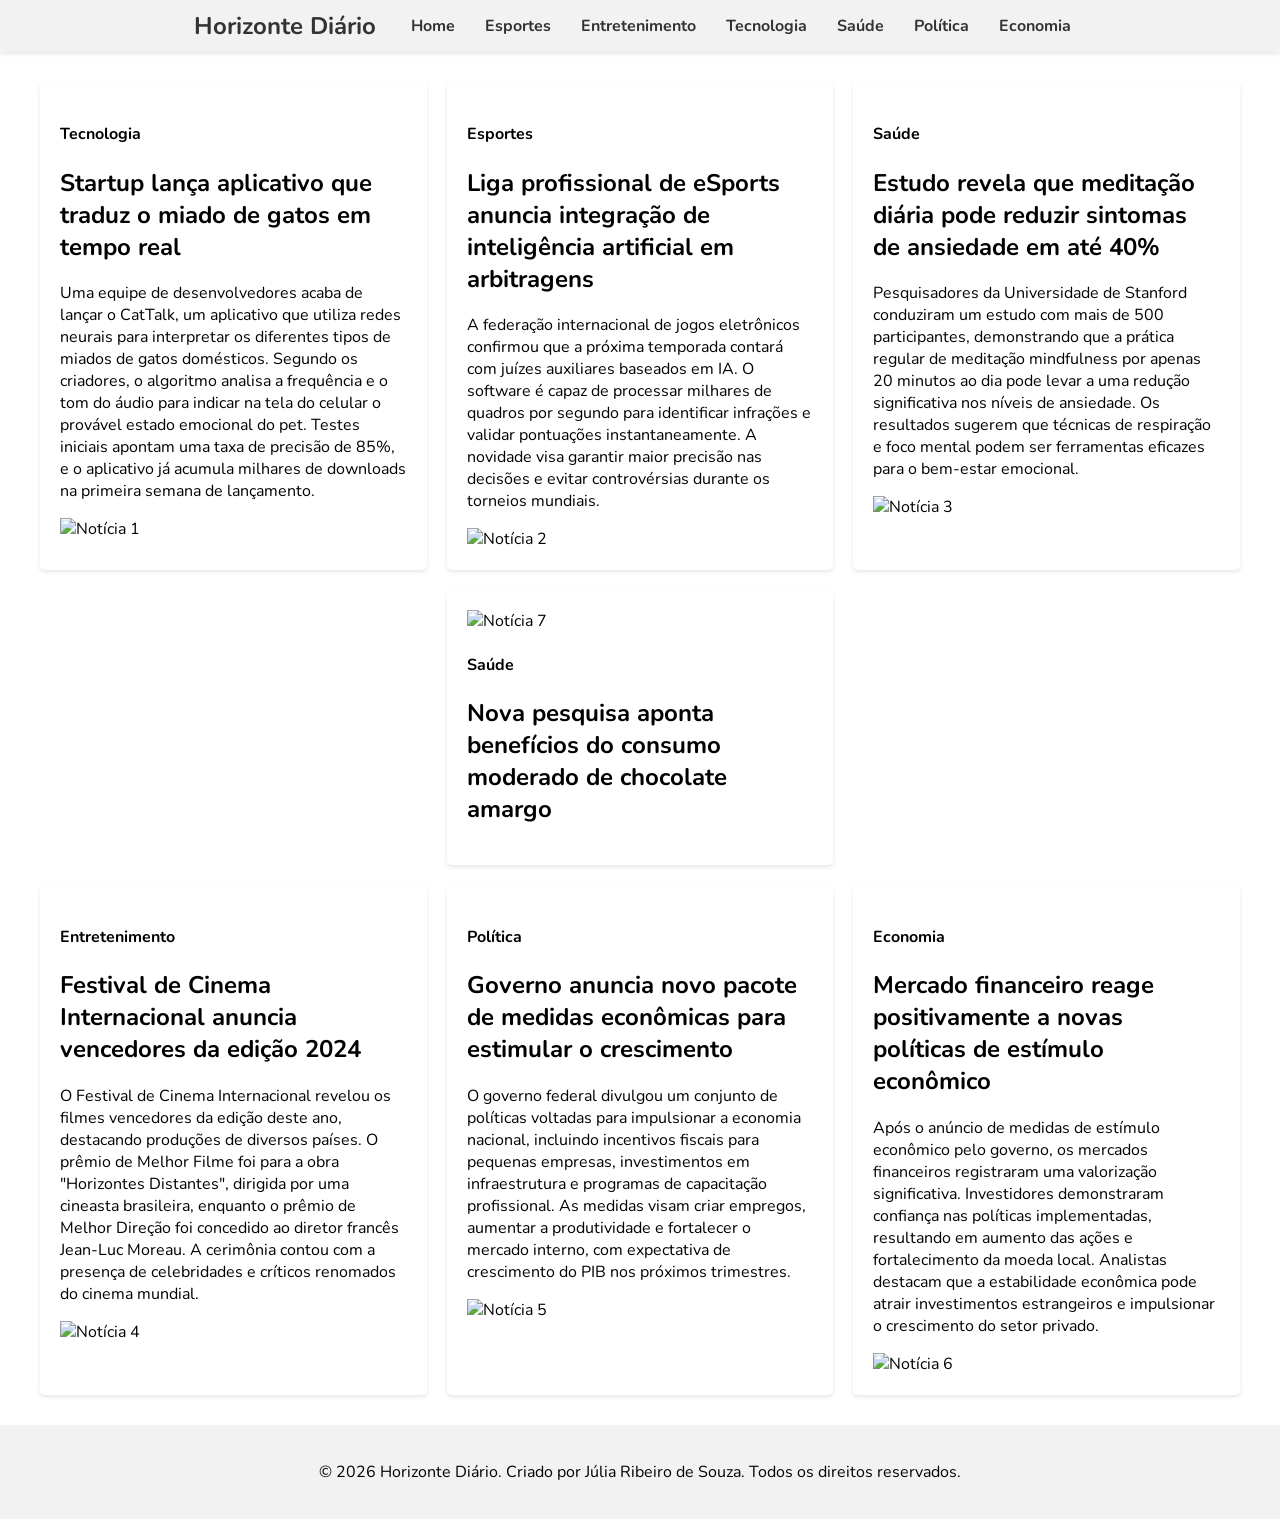
==== Atividade 4/noticiario.html @ b6872957 "Add files via upload" ====
<!DOCTYPE html>
<html lang="pt-br">
<head>
    <meta charset="UTF-8">
    <meta name="viewport" content="width=device-width, initial-scale=1.0">
    <link rel="stylesheet" href="noticiario.css">
    <title>Portal de Notícias - Horizonte Diário</title>
</head>
<body>
    <header class="cabeçalho">
        <nav class="nav">
            <div>
                <a href="#logo" class="nav-logo">Horizonte Diário</a>
            </div>
            <div class="nav-menu">
                <ul class="nav-list">
                    <li class="nav-item">
                        <a href="#home" class="nav-link">Home</a>
                    </li>
                    <li class="nav-item">
                        <a href="#esportes" class="nav-link">Esportes</a>
                    </li>   
                    <li class="nav-item">
                        <a href="#entretenimento" class="nav-link">Entretenimento</a>
                    </li>  
                    <li class="nav-item">
                        <a href="#tecnologia" class="nav-link">Tecnologia</a>
                    </li>
                    <li class="nav-item">
                        <a href="#saude" class="nav-link">Saúde</a>    
                    </li>
                    <li class="nav-item">
                        <a href="#politica" class="nav-link">Política</a>
                    </li>
                    <li class="nav-item">
                        <a href="#economia" class="nav-link">Economia</a>   
                    </li>
                </ul>
            </div>
        </nav>
    </header>

    <div class="container-box">
        <div class="box a">
            <h4>Tecnologia</h4> <!--Parte que mostra a categoria -->
            <h2>Startup lança aplicativo que traduz o miado de gatos em tempo real</h2>
            <p>Uma equipe de desenvolvedores acaba de lançar o CatTalk, um aplicativo que 
             utiliza redes neurais para interpretar os diferentes tipos de miados de gatos domésticos. 
             Segundo os criadores, o algoritmo analisa a frequência e o tom do áudio para indicar 
             na tela do celular o provável estado emocional do pet. Testes iniciais apontam uma taxa de 
             precisão de 85%, e o aplicativo já acumula milhares de downloads na primeira semana de lançamento.</p>
            <img src="noticia1.jpg" alt="Notícia 1">
        </div>

        <div class="box b">
            <h4>Esportes</h4>
            <h2>Liga profissional de eSports anuncia integração de inteligência artificial em arbitragens</h2>
            <p>A federação internacional de jogos eletrônicos confirmou que a próxima temporada contará com juízes 
            auxiliares baseados em IA. O software é capaz de processar milhares de quadros por segundo para identificar
            infrações e validar pontuações instantaneamente. A novidade visa garantir maior precisão nas decisões e evitar 
            controvérsias durante os torneios mundiais.</p>
            <img src="noticia2.jpg" alt="Notícia 2">
        </div>

        <div class="box c">
            <h4>Saúde</h4>
            <h2>Estudo revela que meditação diária pode reduzir sintomas de ansiedade em até 40%</h2>
            <p>Pesquisadores da Universidade de Stanford conduziram um estudo com mais de 500 participantes, 
            demonstrando que a prática regular de meditação mindfulness por apenas 20 minutos ao dia pode 
            levar a uma redução significativa nos níveis de ansiedade. Os resultados sugerem que técnicas 
            de respiração e foco mental podem ser ferramentas eficazes para o bem-estar emocional.</p>
            <img src="noticia3.jpg" alt="Notícia 3">
        </div>  

        <div class="box d">
            <h4>Entretenimento</h4>
            <h2>Festival de Cinema Internacional anuncia vencedores da edição 2024</h2>
            <p>O Festival de Cinema Internacional revelou os filmes vencedores da edição deste ano, destacando 
                produções de diversos países. O prêmio de Melhor Filme foi para a obra "Horizontes Distantes", 
                dirigida por uma cineasta brasileira, enquanto o prêmio de Melhor Direção foi concedido ao diretor 
                francês Jean-Luc Moreau. A cerimônia contou com a presença de celebridades e críticos renomados do cinema mundial.</p>
            <img src="noticia4.jpg" alt="Notícia 4">
        </div>

        <div class="box e">
            <h4>Política</h4>
            <h2>Governo anuncia novo pacote de medidas econômicas para estimular o crescimento</h2>
            <p>O governo federal divulgou um conjunto de políticas voltadas para impulsionar a economia nacional, 
                incluindo incentivos fiscais para pequenas empresas, investimentos em infraestrutura e programas de 
                capacitação profissional. As medidas visam criar empregos, aumentar a produtividade e fortalecer o 
                mercado interno, com expectativa de crescimento do PIB nos próximos trimestres.</p>
            <img src="noticia5.jpg" alt="Notícia 5">
        </div>

        <div class="box f">
            <h4>Economia</h4>
            <h2>Mercado financeiro reage positivamente a novas políticas de estímulo econômico</h2>
            <p>Após o anúncio de medidas de estímulo econômico pelo governo, os mercados financeiros registraram uma 
                valorização significativa. Investidores demonstraram confiança nas políticas implementadas, resultando em 
                aumento das ações e fortalecimento da moeda local. Analistas destacam que a estabilidade econômica pode 
                atrair investimentos estrangeiros e impulsionar o crescimento do setor privado.</p>
            <img src="noticia6.jpg" alt="Notícia 6">
        </div>

        <div class="box h">
            <img src="noticia7.jpg" alt="Notícia 7">
            <h4>Saúde</h4>
            <h2>Nova pesquisa aponta benefícios do consumo moderado de chocolate amargo</h2>
            </div>
    </div>

    <footer>
        <p>&copy; 2026 Horizonte Diário. Criado por Júlia Ribeiro de Souza. Todos os direitos reservados. </p>
    </footer>
</body>
</html>
---- Atividade 4/noticiario.css ----
@import url('https://fonts.googleapis.com/css2?family=Elms+Sans:ital,wght@0,100..900;1,100..900&family=Nunito:ital,wght@0,200..1000;1,200..1000&display=swap');

body{
    margin: 0;
    padding: 0;
    font-family: 'Nunito', sans-serif;
}

html{
    scroll-behavior: smooth;
}

header{
    background-color: #f2f2f2;
    padding: 10px 0;
    box-shadow: 0 2px 4px rgba(0, 0, 0, 0.1);
    margin-bottom: 30px;
}

.nav{
    display: flex;
    justify-content: center;
    align-items: center;
}

.nav-list{
    list-style: none;
    margin: 0;
    padding: 0;
    display: flex;
}

.nav-menu{
    float: right;
}

.nav-logo{
    font-size: 24px;
    font-weight: bold;
    color: #333;
    text-decoration: none;
    margin-right: 20px;
    align-items: center;
}

.nav-item{
    margin: 0 15px;
    text-decoration: none;
    color: #333;
    font-weight: bold;
    transition: color 0.3s ease;
}

.nav-link{
    text-decoration: none;
    color: #333;
    font-weight: bold;
    transition: color 0.3s ease;
}

.container-box{
    display: grid;
    grid-template-columns: repeat(3, 1fr);
    gap: 20px;
    max-width: 1200px;
    margin: 0 auto;
    padding: 0 20px;
    grid-template-areas:
        'a b c'
        'g h i'
        'd e f'
}

.box{
    background-color: #fff;
    padding: 20px;
    border-radius: 5px;
    box-shadow: 0 2px 4px rgba(0, 0, 0, 0.1);
}

.a{
    grid-area: a;
}
.b{
    grid-area: b;
}
.c{
    grid-area: c;
}
.d{
    grid-area: d;
}
.e{
    grid-area: e;
}
.f{
    grid-area: f;
}
.g{
    grid-area: g;
}
.h{
    grid-area: h;
}
.i{
    grid-area: i;
}

footer{
    background-color: #f2f2f2;
    padding: 20px 0;
    text-align: center;
    margin-top: 30px;
}
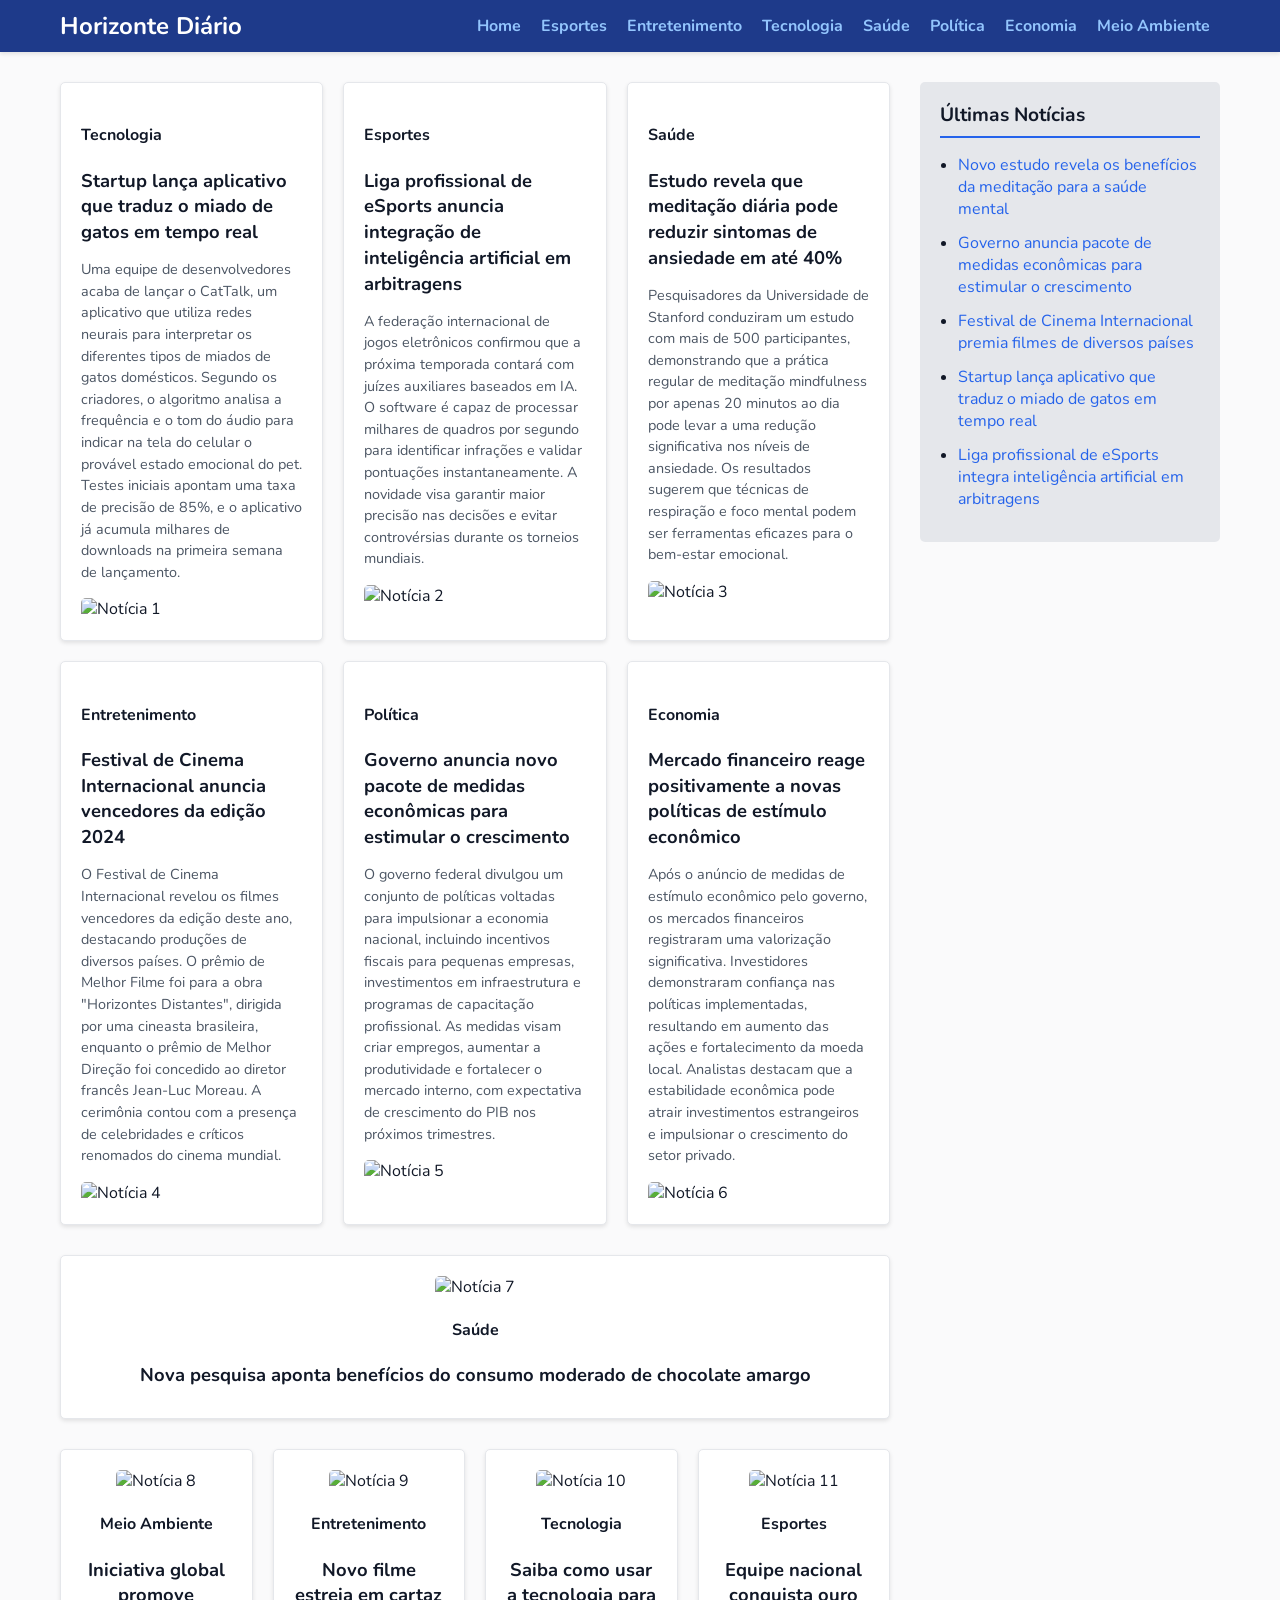
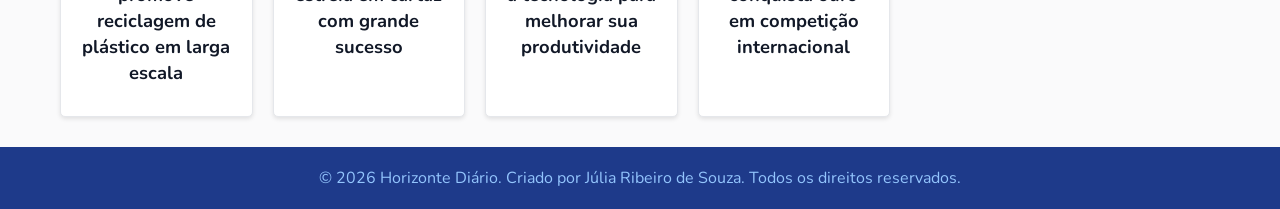
==== commit c08560ca: "Add files via upload" ====
--- a/Atividade 4/noticiario.html
+++ b/Atividade 4/noticiario.html
@@ -1,11 +1,13 @@
 <!DOCTYPE html>
 <html lang="pt-br">
+
 <head>
     <meta charset="UTF-8">
     <meta name="viewport" content="width=device-width, initial-scale=1.0">
     <link rel="stylesheet" href="noticiario.css">
     <title>Portal de Notícias - Horizonte Diário</title>
 </head>
+
 <body>
     <header class="cabeçalho">
         <nav class="nav">
@@ -14,103 +16,161 @@
             </div>
             <div class="nav-menu">
                 <ul class="nav-list">
-                    <li class="nav-item">
-                        <a href="#home" class="nav-link">Home</a>
-                    </li>
-                    <li class="nav-item">
-                        <a href="#esportes" class="nav-link">Esportes</a>
-                    </li>   
-                    <li class="nav-item">
-                        <a href="#entretenimento" class="nav-link">Entretenimento</a>
-                    </li>  
-                    <li class="nav-item">
-                        <a href="#tecnologia" class="nav-link">Tecnologia</a>
-                    </li>
-                    <li class="nav-item">
-                        <a href="#saude" class="nav-link">Saúde</a>    
-                    </li>
-                    <li class="nav-item">
-                        <a href="#politica" class="nav-link">Política</a>
-                    </li>
-                    <li class="nav-item">
-                        <a href="#economia" class="nav-link">Economia</a>   
-                    </li>
+                    <li class="nav-item"><a href="#home" class="nav-link">Home</a></li>
+                    <li class="nav-item"><a href="#esportes" class="nav-link">Esportes</a></li>
+                    <li class="nav-item"><a href="#entretenimento" class="nav-link">Entretenimento</a></li>
+                    <li class="nav-item"><a href="#tecnologia" class="nav-link">Tecnologia</a></li>
+                    <li class="nav-item"><a href="#saude" class="nav-link">Saúde</a></li>
+                    <li class="nav-item"><a href="#politica" class="nav-link">Política</a></li>
+                    <li class="nav-item"><a href="#economia" class="nav-link">Economia</a></li>
+                    <li class="nav-item"><a href="#meio-ambiente" class="nav-link">Meio Ambiente</a></li>
                 </ul>
             </div>
         </nav>
     </header>
 
-    <div class="container-box">
-        <div class="box a">
-            <h4>Tecnologia</h4> <!--Parte que mostra a categoria -->
-            <h2>Startup lança aplicativo que traduz o miado de gatos em tempo real</h2>
-            <p>Uma equipe de desenvolvedores acaba de lançar o CatTalk, um aplicativo que 
-             utiliza redes neurais para interpretar os diferentes tipos de miados de gatos domésticos. 
-             Segundo os criadores, o algoritmo analisa a frequência e o tom do áudio para indicar 
-             na tela do celular o provável estado emocional do pet. Testes iniciais apontam uma taxa de 
-             precisão de 85%, e o aplicativo já acumula milhares de downloads na primeira semana de lançamento.</p>
-            <img src="noticia1.jpg" alt="Notícia 1">
-        </div>
+    <!-- CONTAINER QUE DIVIDE A PÁGINA EM CONTEÚDO E SIDEBAR -->
+    <div class="main-wrapper">
 
-        <div class="box b">
-            <h4>Esportes</h4>
-            <h2>Liga profissional de eSports anuncia integração de inteligência artificial em arbitragens</h2>
-            <p>A federação internacional de jogos eletrônicos confirmou que a próxima temporada contará com juízes 
-            auxiliares baseados em IA. O software é capaz de processar milhares de quadros por segundo para identificar
-            infrações e validar pontuações instantaneamente. A novidade visa garantir maior precisão nas decisões e evitar 
-            controvérsias durante os torneios mundiais.</p>
-            <img src="noticia2.jpg" alt="Notícia 2">
-        </div>
+        <!-- ÁREA ESQUERDA (AS NOTÍCIAS) -->
+        <main class="content-area">
 
-        <div class="box c">
-            <h4>Saúde</h4>
-            <h2>Estudo revela que meditação diária pode reduzir sintomas de ansiedade em até 40%</h2>
-            <p>Pesquisadores da Universidade de Stanford conduziram um estudo com mais de 500 participantes, 
-            demonstrando que a prática regular de meditação mindfulness por apenas 20 minutos ao dia pode 
-            levar a uma redução significativa nos níveis de ansiedade. Os resultados sugerem que técnicas 
-            de respiração e foco mental podem ser ferramentas eficazes para o bem-estar emocional.</p>
-            <img src="noticia3.jpg" alt="Notícia 3">
-        </div>  
+            <!-- GRID 1: 3 colunas -->
+            <div class="container-box">
+                <div class="box a">
+                    <h4>Tecnologia</h4>
+                    <h2>Startup lança aplicativo que traduz o miado de gatos em tempo real</h2>
+                    <p>Uma equipe de desenvolvedores acaba de lançar o CatTalk, um aplicativo que utiliza redes neurais
+                        para interpretar os diferentes tipos de miados de gatos domésticos. Segundo os criadores, o
+                        algoritmo analisa a frequência e o tom do áudio para indicar na tela do celular o provável
+                        estado emocional do pet. Testes iniciais apontam uma taxa de precisão de 85%, e o aplicativo já
+                        acumula milhares de downloads na primeira semana de lançamento.</p>
+                    <img src="https://midias-totvs.totvs.com/wp-content/uploads/2024/09/startups-exemplos.jpg.webp"
+                        alt="Notícia 1">
+                </div>
 
-        <div class="box d">
-            <h4>Entretenimento</h4>
-            <h2>Festival de Cinema Internacional anuncia vencedores da edição 2024</h2>
-            <p>O Festival de Cinema Internacional revelou os filmes vencedores da edição deste ano, destacando 
-                produções de diversos países. O prêmio de Melhor Filme foi para a obra "Horizontes Distantes", 
-                dirigida por uma cineasta brasileira, enquanto o prêmio de Melhor Direção foi concedido ao diretor 
-                francês Jean-Luc Moreau. A cerimônia contou com a presença de celebridades e críticos renomados do cinema mundial.</p>
-            <img src="noticia4.jpg" alt="Notícia 4">
-        </div>
+                <div class="box b">
+                    <h4>Esportes</h4>
+                    <h2>Liga profissional de eSports anuncia integração de inteligência artificial em arbitragens</h2>
+                    <p>A federação internacional de jogos eletrônicos confirmou que a próxima temporada contará com
+                        juízes auxiliares baseados em IA. O software é capaz de processar milhares de quadros por
+                        segundo para identificar infrações e validar pontuações instantaneamente. A novidade visa
+                        garantir maior precisão nas decisões e evitar controvérsias durante os torneios mundiais.</p>
+                    <img src="https://www.grupovessel.com/wp-content/uploads/2023/07/image-2-1024x544.png"
+                        alt="Notícia 2">
+                </div>
 
-        <div class="box e">
-            <h4>Política</h4>
-            <h2>Governo anuncia novo pacote de medidas econômicas para estimular o crescimento</h2>
-            <p>O governo federal divulgou um conjunto de políticas voltadas para impulsionar a economia nacional, 
-                incluindo incentivos fiscais para pequenas empresas, investimentos em infraestrutura e programas de 
-                capacitação profissional. As medidas visam criar empregos, aumentar a produtividade e fortalecer o 
-                mercado interno, com expectativa de crescimento do PIB nos próximos trimestres.</p>
-            <img src="noticia5.jpg" alt="Notícia 5">
-        </div>
+                <div class="box c">
+                    <h4>Saúde</h4>
+                    <h2>Estudo revela que meditação diária pode reduzir sintomas de ansiedade em até 40%</h2>
+                    <p>Pesquisadores da Universidade de Stanford conduziram um estudo com mais de 500 participantes,
+                        demonstrando que a prática regular de meditação mindfulness por apenas 20 minutos ao dia pode
+                        levar a uma redução significativa nos níveis de ansiedade. Os resultados sugerem que técnicas de
+                        respiração e foco mental podem ser ferramentas eficazes para o bem-estar emocional.</p>
+                    <img src="https://wendellcarvalho.com.br/wp-content/uploads/2023/06/Entenda-como-a-pratica-da-meditacao-auxilia-no-desenvolvimento-da-resiliencia.jpg"
+                        alt="Notícia 3">
+                </div>
 
-        <div class="box f">
-            <h4>Economia</h4>
-            <h2>Mercado financeiro reage positivamente a novas políticas de estímulo econômico</h2>
-            <p>Após o anúncio de medidas de estímulo econômico pelo governo, os mercados financeiros registraram uma 
-                valorização significativa. Investidores demonstraram confiança nas políticas implementadas, resultando em 
-                aumento das ações e fortalecimento da moeda local. Analistas destacam que a estabilidade econômica pode 
-                atrair investimentos estrangeiros e impulsionar o crescimento do setor privado.</p>
-            <img src="noticia6.jpg" alt="Notícia 6">
-        </div>
+                <div class="box d">
+                    <h4>Entretenimento</h4>
+                    <h2>Festival de Cinema Internacional anuncia vencedores da edição 2024</h2>
+                    <p>O Festival de Cinema Internacional revelou os filmes vencedores da edição deste ano, destacando
+                        produções de diversos países. O prêmio de Melhor Filme foi para a obra "Horizontes Distantes",
+                        dirigida por uma cineasta brasileira, enquanto o prêmio de Melhor Direção foi concedido ao
+                        diretor francês Jean-Luc Moreau. A cerimônia contou com a presença de celebridades e críticos
+                        renomados do cinema mundial.</p>
+                    <img src="https://minimundo.com.br/wp-content/uploads/2021/08/Capa-Posts-Mini-Mundo-12.jpeg"
+                        alt="Notícia 4">
+                </div>
 
-        <div class="box h">
-            <img src="noticia7.jpg" alt="Notícia 7">
-            <h4>Saúde</h4>
-            <h2>Nova pesquisa aponta benefícios do consumo moderado de chocolate amargo</h2>
+                <div class="box e">
+                    <h4>Política</h4>
+                    <h2>Governo anuncia novo pacote de medidas econômicas para estimular o crescimento</h2>
+                    <p>O governo federal divulgou um conjunto de políticas voltadas para impulsionar a economia
+                        nacional, incluindo incentivos fiscais para pequenas empresas, investimentos em infraestrutura e
+                        programas de capacitação profissional. As medidas visam criar empregos, aumentar a produtividade
+                        e fortalecer o mercado interno, com expectativa de crescimento do PIB nos próximos trimestres.
+                    </p>
+                    <img src="https://img.magnific.com/fotos-premium/pessoas-de-negocios-na-sala-de-conferencias_449849-51872.jpg?semt=ais_hybrid&w=740&q=80"
+                        alt="Notícia 5">
+                </div>
+
+                <div class="box f">
+                    <h4>Economia</h4>
+                    <h2>Mercado financeiro reage positivamente a novas políticas de estímulo econômico</h2>
+                    <p>Após o anúncio de medidas de estímulo econômico pelo governo, os mercados financeiros registraram
+                        uma valorização significativa. Investidores demonstraram confiança nas políticas implementadas,
+                        resultando em aumento das ações e fortalecimento da moeda local. Analistas destacam que a
+                        estabilidade econômica pode atrair investimentos estrangeiros e impulsionar o crescimento do
+                        setor privado.</p>
+                    <img src="https://static.portaldaindustria.com.br/portaldaindustria/noticias/media/imagem_plugin/shutterstock_rLcCBI9.jpg"
+                        alt="Notícia 6">
+                </div>
             </div>
+
+            <!-- GRID 2: Destaque -->
+            <div class="container-box-2">
+                <div class="box-2">
+                    <img class="img-7"
+                        src="https://perfectdailygrind.com/wp-content/uploads/2020/04/Hs_5Ce8ecmXodh-AdEVHyT07irPaZ-zAAhYkKYRJgS5CVzHKs0cAAdyeAF9TIgyh4KI5gqYmyuIDwJnf2f9wCdNvJ5WbQOlSoRr5zmmzMalyR1-RQxvlOtTZkJq9G_GPUiVZ6_WX-1-1-1536x1024.jpeg"
+                        alt="Notícia 7">
+                    <h4>Saúde</h4>
+                    <h2>Nova pesquisa aponta benefícios do consumo moderado de chocolate amargo</h2>
+                </div>
+            </div>
+
+            <!-- GRID 3: 4 colunas -->
+            <div class="container-box-3">
+                <div class="box j">
+                    <img class="img-8"
+                        src="https://www.plastico.com.br/wp-content/uploads/2022/09/plastico-reciclado.jpg"
+                        alt="Notícia 8">
+                    <h4>Meio Ambiente</h4>
+                    <h2>Iniciativa global promove reciclagem de plástico em larga escala</h2>
+                </div>
+
+                <div class="box k">
+                    <img class="img-9" src="https://ovicio.com.br/wp-content/uploads/2022/09/20220913-cinema.jpg"
+                        alt="Notícia 9">
+                    <h4>Entretenimento</h4>
+                    <h2>Novo filme estreia em cartaz com grande sucesso</h2>
+                </div>
+
+                <div class="box l">
+                    <img class="img-10"
+                        src="https://blog.ixcsoft.com.br/wp-content/uploads/2021/01/Entenda-o-impacto-da-tecnologia-no-seu-escritorio-de-contabilidade-scaled-1.jpg"
+                        alt="Notícia 10">
+                    <h4>Tecnologia</h4>
+                    <h2>Saiba como usar a tecnologia para melhorar sua produtividade</h2>
+                </div>
+
+                <div class="box m">
+                    <img class="img-11"
+                        src="https://static.vecteezy.com/ti/fotos-gratis/p2/[base64].jpg"
+                        alt="Notícia 11">
+                    <h4>Esportes</h4>
+                    <h2>Equipe nacional conquista ouro em competição internacional</h2>
+                </div>
+            </div>
+        </main>
+
+        <!-- ÁREA DIREITA (BARRA LATERAL / ASIDE) -->
+        <aside class="sidebar-aside">
+            <h3>Últimas Notícias</h3>
+            <ul>
+                <li><a href="#">Novo estudo revela os benefícios da meditação para a saúde mental</a></li>
+                <li><a href="#">Governo anuncia pacote de medidas econômicas para estimular o crescimento</a></li>
+                <li><a href="#">Festival de Cinema Internacional premia filmes de diversos países</a></li>
+                <li><a href="#">Startup lança aplicativo que traduz o miado de gatos em tempo real</a></li>
+                <li><a href="#">Liga profissional de eSports integra inteligência artificial em arbitragens</a></li>
+            </ul>
+        </aside>
+
     </div>
 
     <footer>
-        <p>&copy; 2026 Horizonte Diário. Criado por Júlia Ribeiro de Souza. Todos os direitos reservados. </p>
+        <p>&copy; 2026 Horizonte Diário. Criado por Júlia Ribeiro de Souza. Todos os direitos reservados.</p>
     </footer>
 </body>
+
 </html>
--- a/Atividade 4/noticiario.css
+++ b/Atividade 4/noticiario.css
@@ -1,114 +1,216 @@
 @import url('https://fonts.googleapis.com/css2?family=Elms+Sans:ital,wght@0,100..900;1,100..900&family=Nunito:ital,wght@0,200..1000;1,200..1000&display=swap');
 
-body{
+* {
+    box-sizing: border-box;
+}
+
+body {
     margin: 0;
     padding: 0;
     font-family: 'Nunito', sans-serif;
-}
-
-html{
+    background-color: #fafafb;
+    color: #111827;
+}
+
+html {
     scroll-behavior: smooth;
 }
 
-header{
-    background-color: #f2f2f2;
+header {
+    background-color: #1e3a8a;
     padding: 10px 0;
     box-shadow: 0 2px 4px rgba(0, 0, 0, 0.1);
     margin-bottom: 30px;
 }
 
-.nav{
+.nav {
     display: flex;
-    justify-content: center;
+    justify-content: space-between;
     align-items: center;
-}
-
-.nav-list{
+    max-width: 1200px;
+    margin: 0 auto;
+    padding: 0 20px;
+}
+
+.nav-list {
     list-style: none;
     margin: 0;
     padding: 0;
     display: flex;
 }
 
-.nav-menu{
-    float: right;
-}
-
-.nav-logo{
+.nav-logo {
     font-size: 24px;
     font-weight: bold;
-    color: #333;
+    color: #ffffff;
     text-decoration: none;
-    margin-right: 20px;
-    align-items: center;
-}
-
-.nav-item{
-    margin: 0 15px;
+}
+
+.nav-item {
+    margin: 0 10px;
+}
+
+.nav-link {
     text-decoration: none;
-    color: #333;
+    color: #93c5fd;
     font-weight: bold;
     transition: color 0.3s ease;
 }
 
-.nav-link{
-    text-decoration: none;
-    color: #333;
-    font-weight: bold;
-    transition: color 0.3s ease;
-}
-
-.container-box{
-    display: grid;
-    grid-template-columns: repeat(3, 1fr);
-    gap: 20px;
+.nav-link:hover {
+    color: #ffffff;
+}
+
+/* ========================================================
+   ESTRUTURA DE LAYOUT PRINCIPAL (NOTÍCIAS + SIDEBAR)
+======================================================== */
+.main-wrapper {
+    display: grid;
+    grid-template-columns: 1fr 300px;
+    gap: 30px;
     max-width: 1200px;
     margin: 0 auto;
     padding: 0 20px;
-    grid-template-areas:
-        'a b c'
-        'g h i'
-        'd e f'
-}
-
-.box{
-    background-color: #fff;
+}
+
+.content-area {
+    min-width: 0;
+    /* Previne que o conteúdo estoure a coluna do grid */
+}
+
+/* ========================================================
+   GRIDS DE NOTÍCIAS
+======================================================== */
+.container-box {
+    display: grid;
+    grid-template-columns: repeat(3, 1fr);
+    gap: 20px;
+}
+
+.container-box-2 {
+    display: grid;
+    grid-template-columns: 1fr;
+    gap: 20px;
+    margin-top: 30px;
+    text-align: center;
+}
+
+.container-box-3 {
+    display: grid;
+    grid-template-columns: repeat(4, 1fr);
+    gap: 20px;
+    margin-top: 30px;
+    text-align: center;
+}
+
+.box,
+.box-2 {
+    background-color: #ffffff;
     padding: 20px;
     border-radius: 5px;
+    border: 1px solid #e5e7eb;
     box-shadow: 0 2px 4px rgba(0, 0, 0, 0.1);
-}
-
-.a{
-    grid-area: a;
-}
-.b{
-    grid-area: b;
-}
-.c{
-    grid-area: c;
-}
-.d{
-    grid-area: d;
-}
-.e{
-    grid-area: e;
-}
-.f{
-    grid-area: f;
-}
-.g{
-    grid-area: g;
-}
-.h{
-    grid-area: h;
-}
-.i{
-    grid-area: i;
-}
-
-footer{
-    background-color: #f2f2f2;
+    transition: background-color 0.2s ease;
+}
+
+.box:hover,
+.box-2:hover {
+    background-color: #ffffff;
+    box-shadow: 0 4px 12px rgba(0, 0, 0, 0.08);
+}
+
+.box h2,
+.box-2 h2 {
+    font-size: 1.15rem;
+    line-height: 1.4;
+    color: #111827;
+    margin-bottom: 10px;
+}
+
+.box p {
+    color: #4b5563;
+    font-size: 0.9rem;
+    line-height: 1.5;
+    margin-bottom: 15px;
+}
+
+img,
+.img-7,
+.img-8,
+.img-9,
+.img-10,
+.img-11 {
+    max-width: 100%;
+    height: auto;
+    border-radius: 5px;
+}
+
+/* ========================================================
+   BARRA LATERAL (SIDEBAR / ASIDE)
+======================================================== */
+.sidebar-aside {
+    background-color: #e5e7eb;
+    padding: 20px;
+    border-radius: 5px;
+    height: fit-content;
+    position: sticky;
+    top: 20px;
+}
+
+.sidebar-aside h3 {
+    margin-top: 0;
+    color: #111827;
+    font-size: 1.2rem;
+    border-bottom: 2px solid #2563eb;
+    padding-bottom: 8px;
+    margin-bottom: 15px;
+}
+
+.sidebar-aside ul {
+    padding-left: 18px;
+    margin-bottom: 0;
+}
+
+.sidebar-aside li {
+    margin-bottom: 12px;
+}
+
+.sidebar-aside a {
+    color: #2563eb;
+    text-decoration: none;
+}
+
+.sidebar-aside a:hover {
+    text-decoration: underline;
+    color: #1e3a8a;
+}
+
+/* ========================================================
+   RODAPÉ (FOOTER)
+======================================================== */
+
+footer {
+    background-color: #1e3a8a;
+    color: #93c5fd;
     padding: 20px 0;
     text-align: center;
     margin-top: 30px;
+}
+
+footer p {
+    margin: 0;
+}
+
+
+/* RESPONSIVIDADE */
+@media (max-width: 900px) {
+    .main-wrapper {
+        grid-template-columns: 1fr;
+        /* Coloca o aside abaixo das notícias em telas menores */
+    }
+
+    .container-box,
+    .container-box-3 {
+        grid-template-columns: 1fr;
+    }
 }
